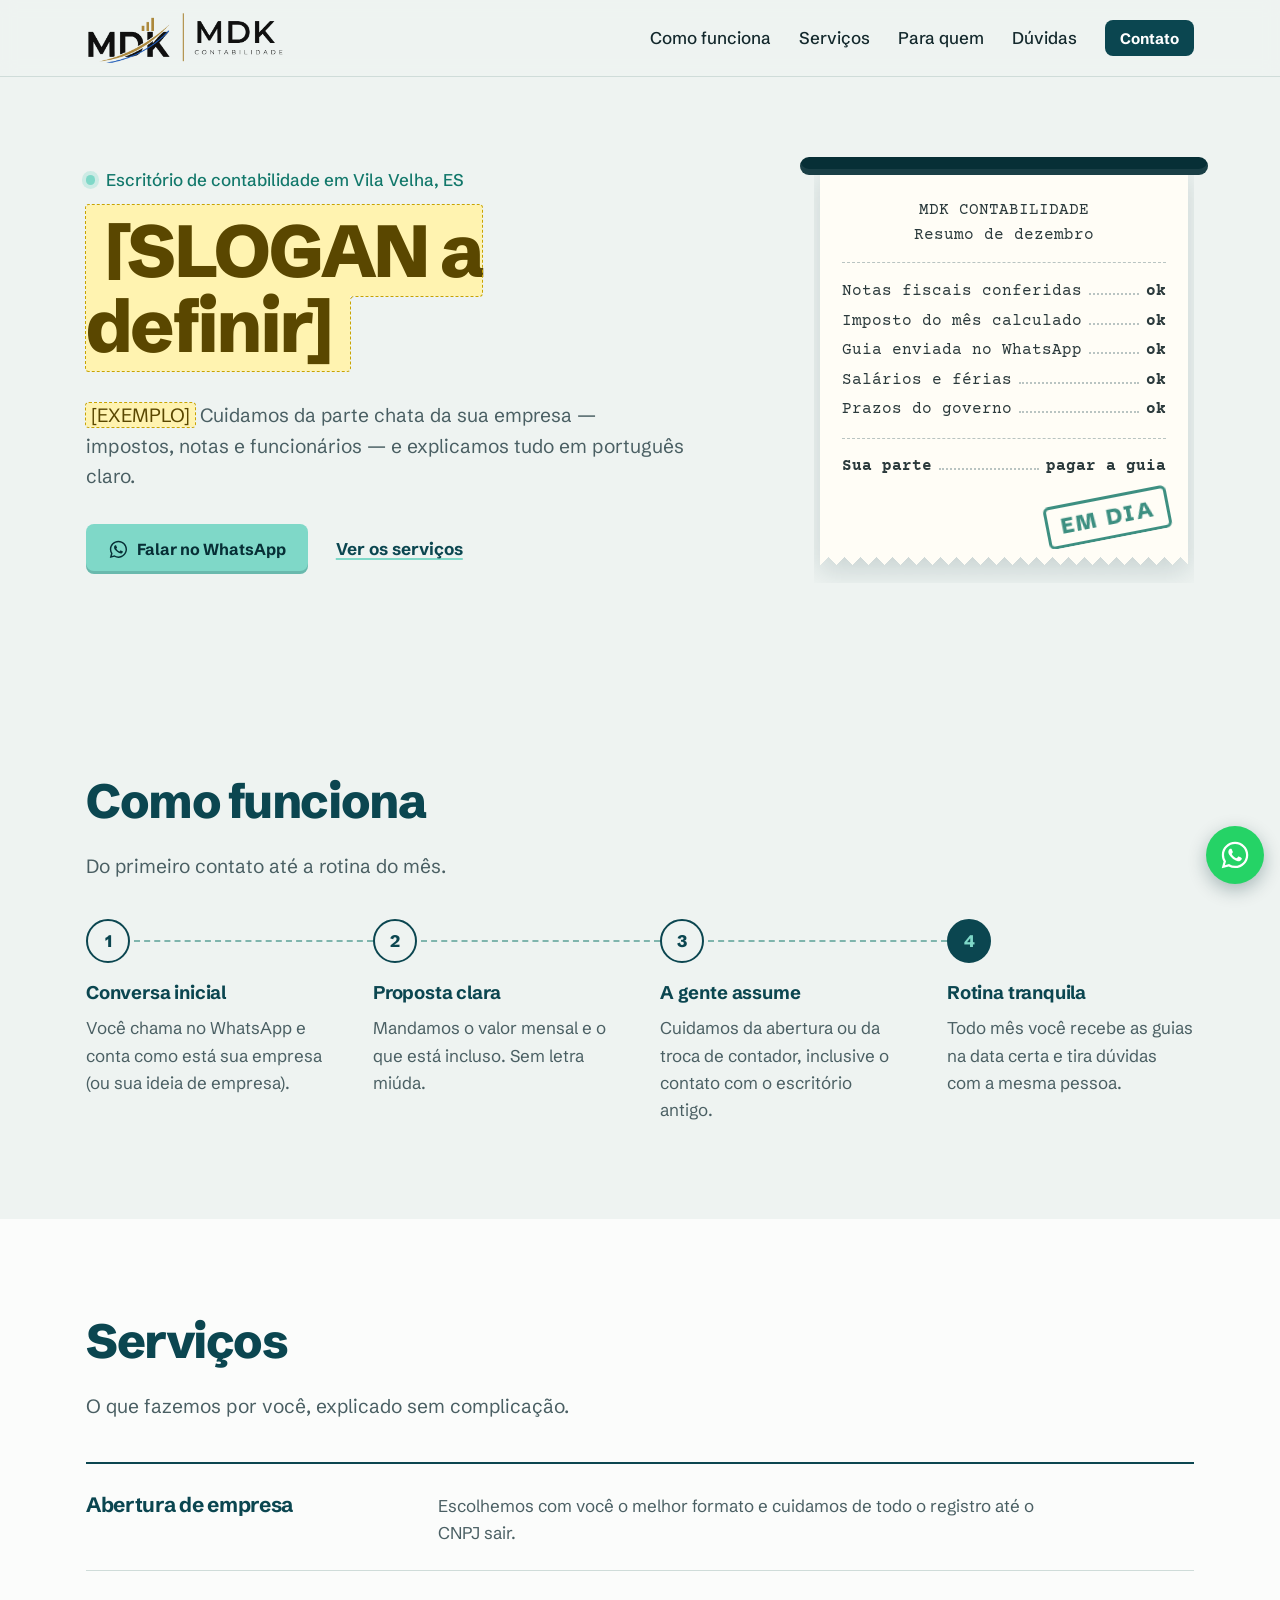
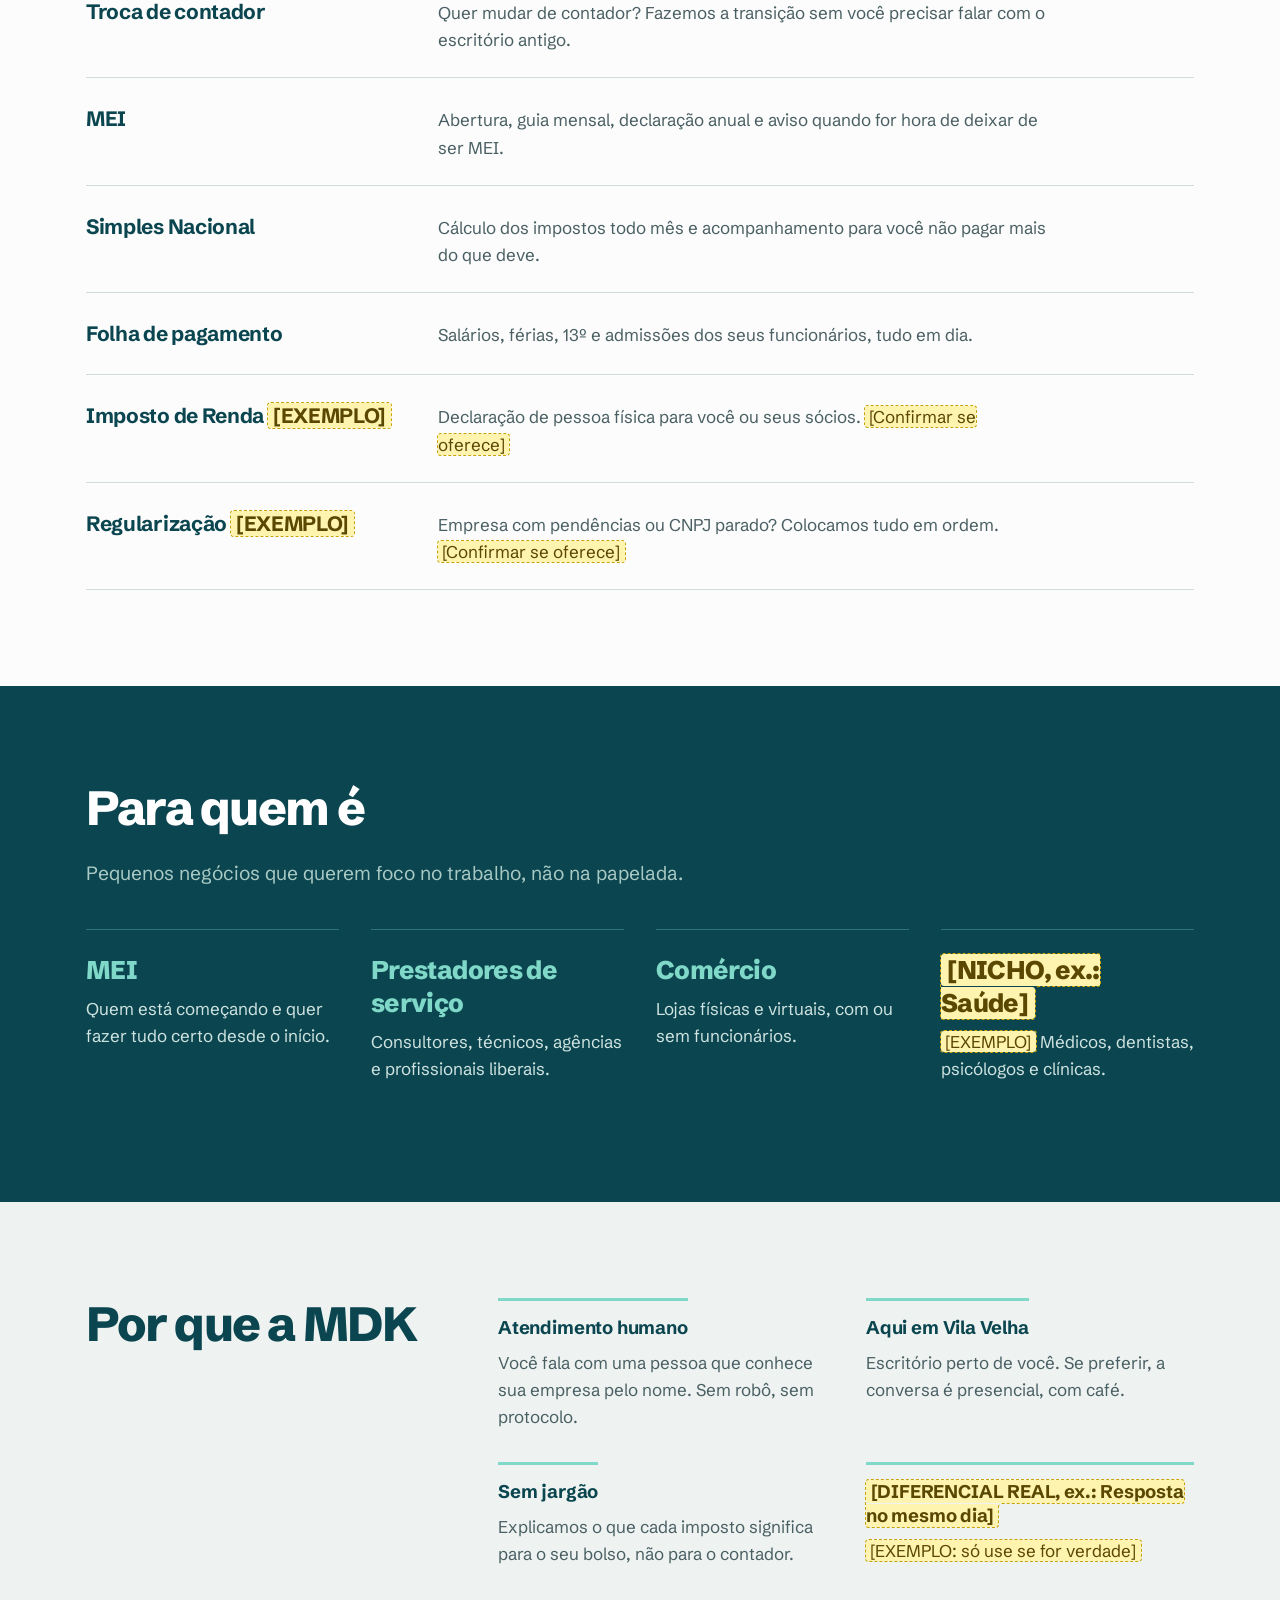
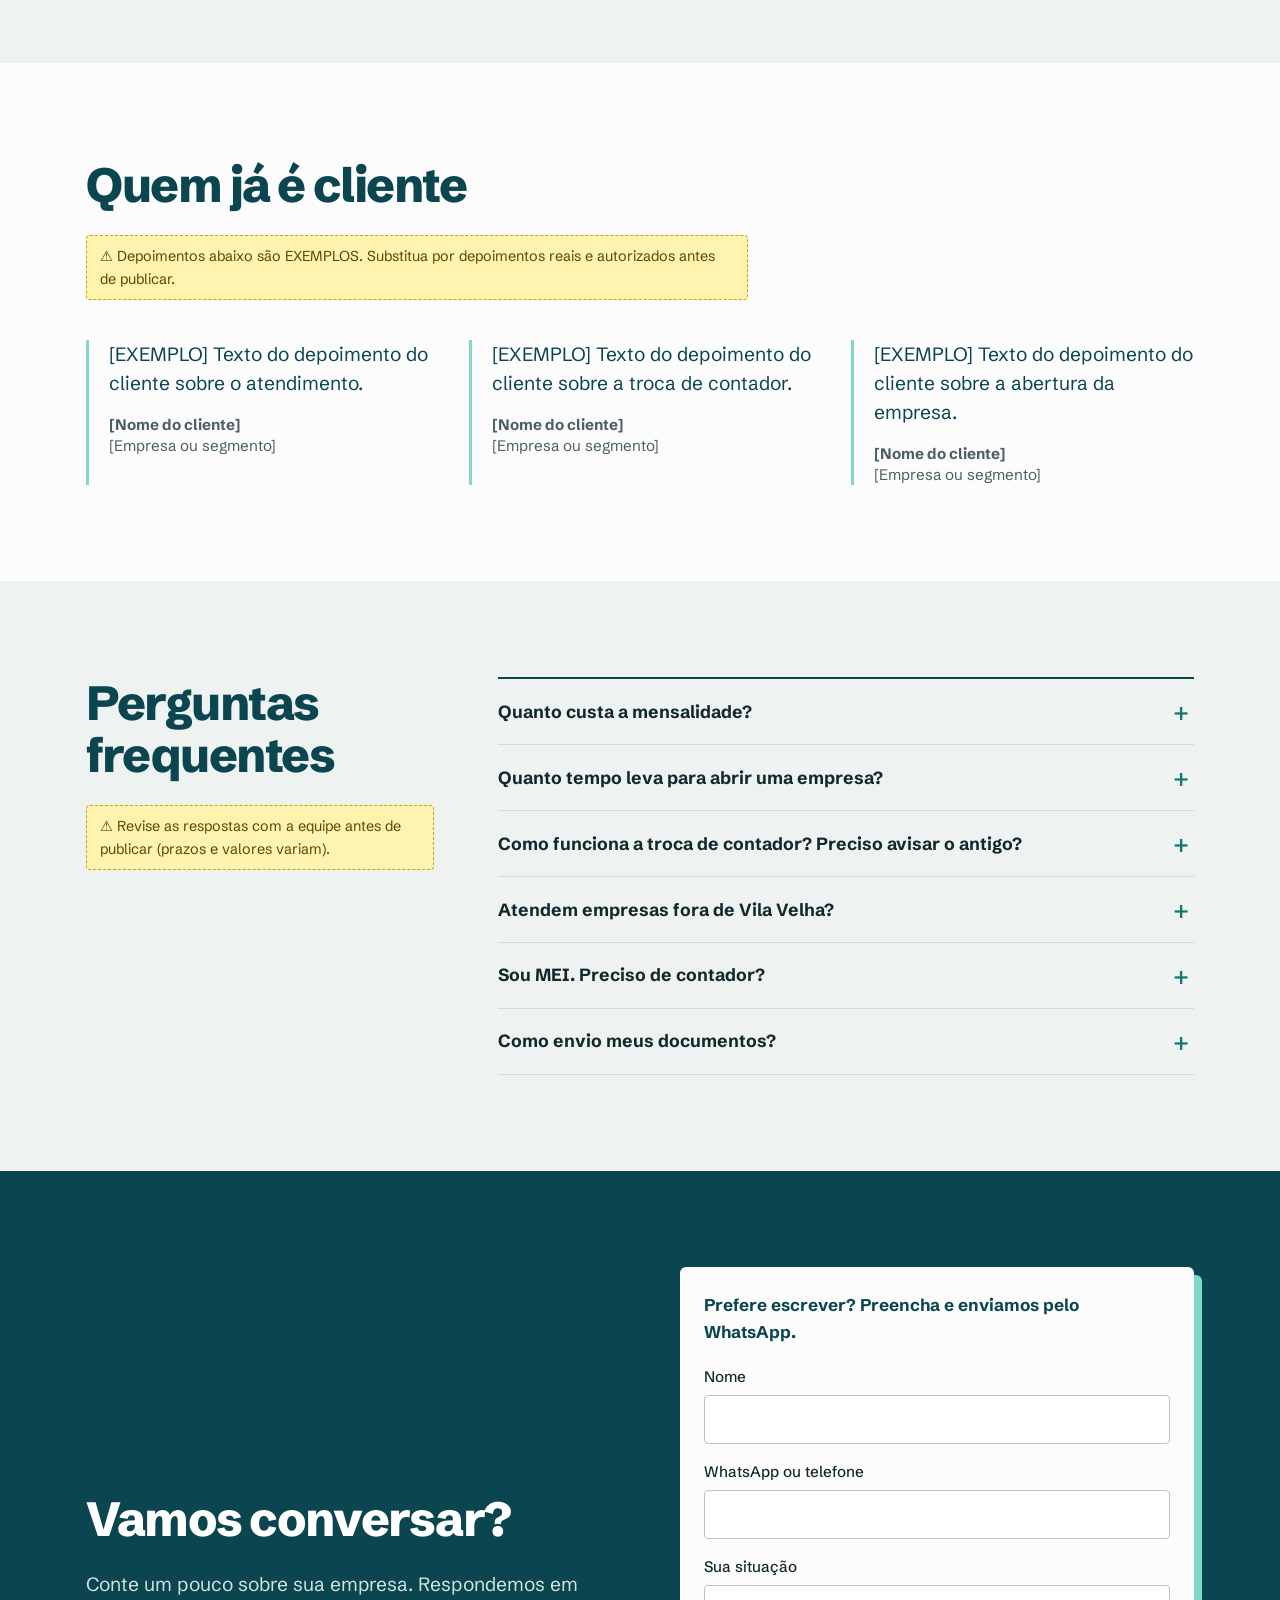
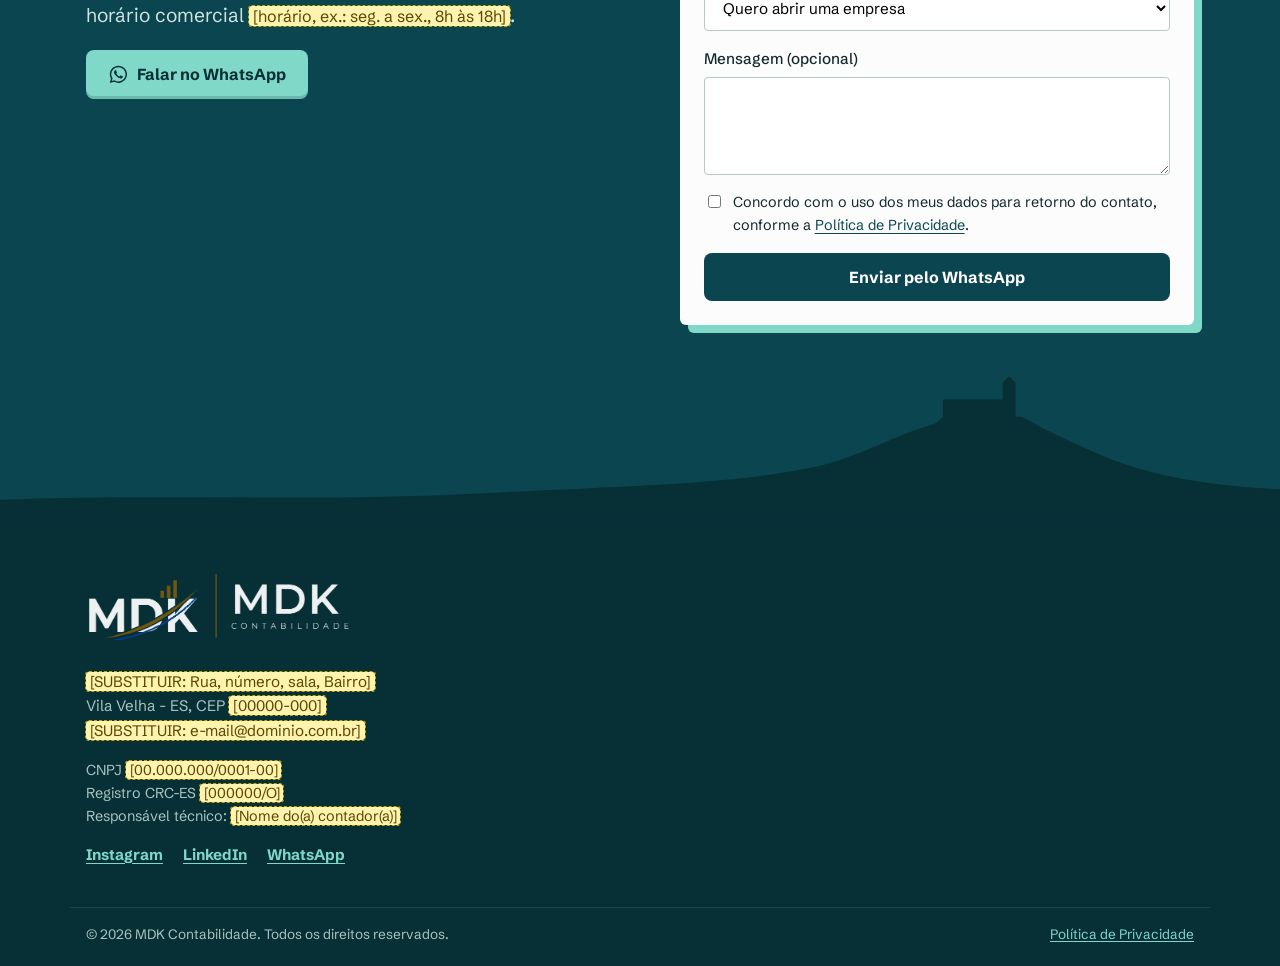
==== index.html @ 364575f3 "Ponto de salvamento: site antes do ajuste de cores do logo Co-Authored-By: Claude Opus 5.5 <noreply@" ====
<!doctype html>
<html lang="pt-BR">
<head>
  <meta charset="utf-8">
  <meta name="viewport" content="width=device-width, initial-scale=1">

  <!-- SEO básico -->
  <title>MDK Contabilidade | Contador em Vila Velha - ES</title>
  <meta name="description" content="Contabilidade em Vila Velha - ES para MEI, prestadores de serviço e comércio. Abertura de empresa, troca de contador, Simples Nacional e folha de pagamento, com atendimento humano.">
  <link rel="canonical" href="https://SEU-DOMINIO.com.br/">

  <!-- Open Graph -->
  <meta property="og:type" content="website">
  <meta property="og:locale" content="pt_BR">
  <meta property="og:site_name" content="MDK Contabilidade">
  <meta property="og:title" content="MDK Contabilidade | Contador em Vila Velha - ES">
  <meta property="og:description" content="Contabilidade sem complicação para MEI, prestadores de serviço e comércio. Fale com a gente pelo WhatsApp.">
  <meta property="og:url" content="https://SEU-DOMINIO.com.br/">
  <meta property="og:image" content="https://SEU-DOMINIO.com.br/img/og-image.jpg"><!-- SUBSTITUIR: imagem 1200x630 -->
  <meta name="twitter:card" content="summary_large_image">

  <link rel="icon" href="data:image/svg+xml,%3Csvg xmlns='http://www.w3.org/2000/svg' viewBox='0 0 32 32'%3E%3Crect width='32' height='32' rx='6' fill='%230b4650'/%3E%3Ctext x='16' y='21.5' font-family='Arial' font-weight='700' font-size='13' fill='%237fd8c8' text-anchor='middle'%3EMDK%3C/text%3E%3C/svg%3E">

  <link rel="preconnect" href="https://fonts.googleapis.com">
  <link rel="preconnect" href="https://fonts.gstatic.com" crossorigin>
  <link href="https://fonts.googleapis.com/css2?family=Courier+Prime:wght@400;700&family=Schibsted+Grotesk:wght@400;500;700;800&display=swap" rel="stylesheet">
  <link rel="stylesheet" href="css/style.css">

  <!-- Dados estruturados para busca local (SUBSTITUIR os valores entre colchetes) -->
  <script type="application/ld+json">
  {
    "@context": "https://schema.org",
    "@type": "AccountingService",
    "name": "MDK Contabilidade",
    "url": "https://SEU-DOMINIO.com.br/",
    "telephone": "+SEU_NUMERO",
    "address": {
      "@type": "PostalAddress",
      "streetAddress": "[SUBSTITUIR: Rua, número, sala]",
      "addressLocality": "Vila Velha",
      "addressRegion": "ES",
      "postalCode": "[SUBSTITUIR: CEP]",
      "addressCountry": "BR"
    },
    "areaServed": "Vila Velha, ES"
  }
  </script>
</head>
<body>

<a class="skip" href="#conteudo">Pular para o conteúdo</a>

<header class="topo">
  <div class="wrap topo__in">
    <a href="#" class="logo" aria-label="MDK Contabilidade, início">
      <img src="img/logo.png" alt="MDK Contabilidade" width="668" height="181">
    </a>
    <button class="menu-btn" aria-expanded="false" aria-controls="menu" aria-label="Abrir menu">
      <span></span><span></span><span></span>
    </button>
    <nav id="menu" class="menu" aria-label="Principal">
      <a href="#como-funciona">Como funciona</a>
      <a href="#servicos">Serviços</a>
      <a href="#para-quem">Para quem</a>
      <a href="#faq">Dúvidas</a>
      <a href="#contato" class="btn btn--sm">Contato</a>
    </nav>
  </div>
</header>

<main id="conteudo">

  <!-- 1. HERO -->
  <section class="hero">
    <div class="wrap hero__in">
      <div class="hero__txt">
        <p class="hero__local">Escritório de contabilidade em Vila Velha, ES</p>
        <h1><span class="ph">[SLOGAN a definir]</span></h1>
        <p class="hero__sub"><span class="ph">[EXEMPLO]</span> Cuidamos da parte chata da sua empresa — impostos, notas e funcionários — e explicamos tudo em português claro.</p>
        <div class="hero__ctas">
          <a class="btn btn--wa" href="https://wa.me/SEU_NUMERO?text=Ol%C3%A1!%20Vim%20pelo%20site%20e%20gostaria%20de%20falar%20com%20a%20MDK." target="_blank" rel="noopener">
            <svg aria-hidden="true" viewBox="0 0 24 24"><use href="#i-wa"/></svg> Falar no WhatsApp
          </a>
          <a class="link" href="#servicos">Ver os serviços</a>
        </div>
      </div>

      <!-- Fita de calculadora: como fica o mês de um cliente -->
      <figure class="fita" aria-label="Exemplo de um mês de um cliente da MDK">
        <div class="fita__boca" aria-hidden="true"></div>
        <div class="fita__janela">
          <div class="fita__papel">
            <p class="fita__topo">MDK CONTABILIDADE<br>Resumo de <span id="mes">este mês</span></p>
            <ul>
              <li><span>Notas fiscais conferidas</span><b>ok</b></li>
              <li><span>Imposto do mês calculado</span><b>ok</b></li>
              <li><span>Guia enviada no WhatsApp</span><b>ok</b></li>
              <li><span>Salários e férias</span><b>ok</b></li>
              <li><span>Prazos do governo</span><b>ok</b></li>
            </ul>
            <p class="fita__total"><span>Sua parte</span><b>pagar a guia</b></p>
            <span class="carimbo" aria-hidden="true">EM DIA</span>
          </div>
        </div>
      </figure>
    </div>
  </section>

  <!-- 2. COMO FUNCIONA -->
  <section id="como-funciona" class="sec">
    <div class="wrap">
      <h2>Como funciona</h2>
      <p class="sec__lead">Do primeiro contato até a rotina do mês.</p>
      <ol class="passos">
        <li><h3>Conversa inicial</h3><p>Você chama no WhatsApp e conta como está sua empresa (ou sua ideia de empresa).</p></li>
        <li><h3>Proposta clara</h3><p>Mandamos o valor mensal e o que está incluso. Sem letra miúda.</p></li>
        <li><h3>A gente assume</h3><p>Cuidamos da abertura ou da troca de contador, inclusive o contato com o escritório antigo.</p></li>
        <li><h3>Rotina tranquila</h3><p>Todo mês você recebe as guias na data certa e tira dúvidas com a mesma pessoa.</p></li>
      </ol>
    </div>
  </section>

  <!-- 3. SERVIÇOS -->
  <section id="servicos" class="sec sec--branca">
    <div class="wrap">
      <h2>Serviços</h2>
      <p class="sec__lead">O que fazemos por você, explicado sem complicação.</p>
      <dl class="livro">
        <div><dt>Abertura de empresa</dt><dd>Escolhemos com você o melhor formato e cuidamos de todo o registro até o CNPJ sair.</dd></div>
        <div><dt>Troca de contador</dt><dd>Quer mudar de contador? Fazemos a transição sem você precisar falar com o escritório antigo.</dd></div>
        <div><dt>MEI</dt><dd>Abertura, guia mensal, declaração anual e aviso quando for hora de deixar de ser MEI.</dd></div>
        <div><dt>Simples Nacional</dt><dd>Cálculo dos impostos todo mês e acompanhamento para você não pagar mais do que deve.</dd></div>
        <div><dt>Folha de pagamento</dt><dd>Salários, férias, 13º e admissões dos seus funcionários, tudo em dia.</dd></div>
        <div><dt>Imposto de Renda <span class="ph">[EXEMPLO]</span></dt><dd>Declaração de pessoa física para você ou seus sócios. <span class="ph">[Confirmar se oferece]</span></dd></div>
        <div><dt>Regularização <span class="ph">[EXEMPLO]</span></dt><dd>Empresa com pendências ou CNPJ parado? Colocamos tudo em ordem. <span class="ph">[Confirmar se oferece]</span></dd></div>
      </dl>
    </div>
  </section>

  <!-- 4. PARA QUEM É -->
  <section id="para-quem" class="sec sec--escura">
    <div class="wrap">
      <h2>Para quem é</h2>
      <p class="sec__lead">Pequenos negócios que querem foco no trabalho, não na papelada.</p>
      <ul class="publico">
        <li><h3>MEI</h3><p>Quem está começando e quer fazer tudo certo desde o início.</p></li>
        <li><h3>Prestadores de serviço</h3><p>Consultores, técnicos, agências e profissionais liberais.</p></li>
        <li><h3>Comércio</h3><p>Lojas físicas e virtuais, com ou sem funcionários.</p></li>
        <li><h3><span class="ph">[NICHO, ex.: Saúde]</span></h3><p><span class="ph">[EXEMPLO]</span> Médicos, dentistas, psicólogos e clínicas.</p></li>
      </ul>
    </div>
  </section>

  <!-- 5. DIFERENCIAIS -->
  <section class="sec">
    <div class="wrap difs">
      <h2>Por que a MDK</h2>
      <div class="difs__lista">
        <div><h3>Atendimento humano</h3><p>Você fala com uma pessoa que conhece sua empresa pelo nome. Sem robô, sem protocolo.</p></div>
        <div><h3>Aqui em Vila Velha</h3><p>Escritório perto de você. Se preferir, a conversa é presencial, com café.</p></div>
        <div><h3>Sem jargão</h3><p>Explicamos o que cada imposto significa para o seu bolso, não para o contador.</p></div>
        <div><h3><span class="ph">[DIFERENCIAL REAL, ex.: Resposta no mesmo dia]</span></h3><p><span class="ph">[EXEMPLO: só use se for verdade]</span></p></div>
      </div>
    </div>
  </section>

  <!-- 6. DEPOIMENTOS -->
  <section class="sec sec--branca">
    <div class="wrap">
      <h2>Quem já é cliente</h2>
      <p class="aviso-ph">⚠ Depoimentos abaixo são EXEMPLOS. Substitua por depoimentos reais e autorizados antes de publicar.</p>
      <div class="depos">
        <figure class="depo"><blockquote>[EXEMPLO] Texto do depoimento do cliente sobre o atendimento.</blockquote><figcaption><strong>[Nome do cliente]</strong><br>[Empresa ou segmento]</figcaption></figure>
        <figure class="depo"><blockquote>[EXEMPLO] Texto do depoimento do cliente sobre a troca de contador.</blockquote><figcaption><strong>[Nome do cliente]</strong><br>[Empresa ou segmento]</figcaption></figure>
        <figure class="depo"><blockquote>[EXEMPLO] Texto do depoimento do cliente sobre a abertura da empresa.</blockquote><figcaption><strong>[Nome do cliente]</strong><br>[Empresa ou segmento]</figcaption></figure>
      </div>
    </div>
  </section>

  <!-- 7. FAQ -->
  <section id="faq" class="sec">
    <div class="wrap faq-grid">
      <div>
        <h2>Perguntas frequentes</h2>
        <p class="aviso-ph">⚠ Revise as respostas com a equipe antes de publicar (prazos e valores variam).</p>
      </div>
      <div class="faq">
        <details><summary>Quanto custa a mensalidade?</summary><p>Depende do tipo e do tamanho da empresa. Chame no WhatsApp que enviamos uma proposta sem compromisso.</p></details>
        <details><summary>Quanto tempo leva para abrir uma empresa?</summary><p><span class="ph">[EXEMPLO]</span> Em geral, de 5 a 15 dias úteis, dependendo da atividade e das licenças necessárias.</p></details>
        <details><summary>Como funciona a troca de contador? Preciso avisar o antigo?</summary><p>Não precisa se preocupar. Nós entramos em contato com o escritório anterior e pedimos toda a documentação.</p></details>
        <details><summary>Atendem empresas fora de Vila Velha?</summary><p><span class="ph">[EXEMPLO]</span> Sim. Atendemos toda a Grande Vitória e, de forma online, outras cidades do ES.</p></details>
        <details><summary>Sou MEI. Preciso de contador?</summary><p>Não é obrigatório, mas ajudamos a evitar multas, emitir notas corretamente e avisamos quando o faturamento passar do limite do MEI.</p></details>
        <details><summary>Como envio meus documentos?</summary><p><span class="ph">[EXEMPLO]</span> Pelo WhatsApp, por e-mail ou pessoalmente no escritório, como for mais prático para você.</p></details>
      </div>
    </div>
  </section>

  <!-- 8. CTA FINAL + FORMULÁRIO -->
  <section id="contato" class="sec sec--escura">
    <div class="wrap cta">
      <div class="cta__txt">
        <h2>Vamos conversar?</h2>
        <p>Conte um pouco sobre sua empresa. Respondemos em horário comercial <span class="ph">[horário, ex.: seg. a sex., 8h às 18h]</span>.</p>
        <a class="btn btn--wa" href="https://wa.me/SEU_NUMERO?text=Ol%C3%A1!%20Vim%20pelo%20site%20e%20gostaria%20de%20falar%20com%20a%20MDK." target="_blank" rel="noopener">
          <svg aria-hidden="true" viewBox="0 0 24 24"><use href="#i-wa"/></svg> Falar no WhatsApp
        </a>
      </div>

      <!-- O formulário monta a mensagem e abre o WhatsApp (site estático, sem servidor).
           Para receber por e-mail, troque por um serviço como Formspree e ajuste js/main.js. -->
      <form class="form" id="form-contato" data-wa="SEU_NUMERO" novalidate>
        <p class="form__titulo">Prefere escrever? Preencha e enviamos pelo WhatsApp.</p>
        <label>Nome<input name="nome" required autocomplete="name"></label>
        <label>WhatsApp ou telefone<input name="telefone" type="tel" required autocomplete="tel" inputmode="tel"></label>
        <label>Sua situação
          <select name="assunto">
            <option>Quero abrir uma empresa</option>
            <option>Quero trocar de contador</option>
            <option>Sou MEI</option>
            <option>Outro assunto</option>
          </select>
        </label>
        <label>Mensagem (opcional)<textarea name="mensagem" rows="3"></textarea></label>
        <label class="check"><input type="checkbox" name="lgpd" required> <span>Concordo com o uso dos meus dados para retorno do contato, conforme a <a href="privacidade.html">Política de Privacidade</a>.</span></label>
        <p class="form__erro" role="alert" hidden></p>
        <button class="btn" type="submit">Enviar pelo WhatsApp</button>
      </form>
    </div>
  </section>

</main>

<!-- 9. RODAPÉ -->
<footer class="rodape">
  <!-- Silhueta do morro do Convento da Penha -->
  <svg class="rodape__morro" viewBox="0 0 1200 140" preserveAspectRatio="xMaxYMin slice" aria-hidden="true">
    <path d="M0 140V118C150 112 300 120 450 112C580 105 680 104 760 88C800 80 830 62 860 52L878 46L884 40V24H940V8L946 2L952 8V40H958L980 52C1010 66 1040 82 1080 92C1120 102 1160 106 1200 108V140Z"/>
  </svg>
  <div class="wrap rodape__grid">
    <div>
      <a href="#" class="logo"><img src="img/logo-claro.png" alt="MDK Contabilidade" width="668" height="181" loading="lazy"></a>
      <address>
        <span class="ph">[SUBSTITUIR: Rua, número, sala, Bairro]</span><br>
        Vila Velha - ES, CEP <span class="ph">[00000-000]</span><br>
        <span class="ph">[SUBSTITUIR: e-mail@dominio.com.br]</span>
      </address>
      <p class="legal">
        CNPJ <span class="ph">[00.000.000/0001-00]</span><br>
        Registro CRC-ES <span class="ph">[000000/O]</span><br>
        Responsável técnico: <span class="ph">[Nome do(a) contador(a)]</span>
      </p>
      <ul class="redes">
        <li><a href="https://instagram.com/SEU_PERFIL" target="_blank" rel="noopener">Instagram</a></li>
        <li><a href="https://linkedin.com/company/SEU_PERFIL" target="_blank" rel="noopener">LinkedIn</a></li>
        <li><a href="https://wa.me/SEU_NUMERO" target="_blank" rel="noopener">WhatsApp</a></li>
      </ul>
    </div>
    <div class="mapa">
      <!-- SUBSTITUIR: no Google Maps, busque o endereço > Compartilhar > Incorporar mapa, e cole o src aqui -->
      <iframe title="Mapa: localização do escritório da MDK Contabilidade" src="https://www.google.com/maps?q=Vila+Velha+-+ES&output=embed" loading="lazy" referrerpolicy="no-referrer-when-downgrade"></iframe>
    </div>
  </div>
  <div class="wrap rodape__base">
    <p>© <span id="ano">2026</span> MDK Contabilidade. Todos os direitos reservados.</p>
    <a href="privacidade.html">Política de Privacidade</a>
  </div>
</footer>

<!-- Botão flutuante de WhatsApp -->
<a class="wa-float" href="https://wa.me/SEU_NUMERO?text=Ol%C3%A1!%20Vim%20pelo%20site%20e%20gostaria%20de%20falar%20com%20a%20MDK." target="_blank" rel="noopener" aria-label="Falar no WhatsApp">
  <svg aria-hidden="true" viewBox="0 0 24 24"><use href="#i-wa"/></svg>
</a>

<svg width="0" height="0" style="position:absolute" aria-hidden="true">
  <symbol id="i-wa" viewBox="0 0 24 24"><path fill="currentColor" d="M12.04 2C6.58 2 2.13 6.45 2.13 11.91c0 1.75.46 3.45 1.32 4.95L2.05 22l5.25-1.38a9.9 9.9 0 0 0 4.74 1.21c5.46 0 9.91-4.45 9.91-9.91S17.5 2 12.04 2Zm0 18.15a8.2 8.2 0 0 1-4.2-1.15l-.3-.18-3.12.82.83-3.04-.2-.31a8.21 8.21 0 0 1-1.26-4.38c0-4.54 3.7-8.24 8.25-8.24 4.54 0 8.24 3.7 8.24 8.24 0 4.55-3.7 8.24-8.24 8.24Zm4.52-6.16c-.25-.12-1.47-.72-1.69-.81-.23-.08-.39-.12-.56.12-.16.25-.64.81-.78.97-.14.17-.29.19-.54.06-.25-.12-1.05-.39-1.99-1.23-.74-.66-1.23-1.47-1.38-1.72-.14-.25-.01-.38.11-.51.11-.11.25-.29.37-.43.13-.15.17-.25.25-.42.08-.16.04-.31-.02-.43-.06-.12-.56-1.34-.76-1.84-.2-.48-.41-.42-.56-.43h-.48c-.17 0-.43.06-.66.31-.22.25-.86.85-.86 2.07 0 1.22.89 2.4 1.01 2.56.12.17 1.75 2.67 4.23 3.74.59.26 1.05.41 1.41.52.59.19 1.13.16 1.56.1.48-.07 1.47-.6 1.67-1.18.21-.58.21-1.07.14-1.18-.06-.1-.22-.16-.47-.28Z"/></symbol>
</svg>

<script src="js/main.js" defer></script>
</body>
</html>
---- css/style.css ----
/* MDK Contabilidade
   Paleta: azul-petróleo + verde-água + off-white frio.
   Ideia: o mundo do contador (fita de calculadora, livro-razão, carimbo) + Vila Velha (morro da Penha). */
:root {
  --petroleo: #0b4650;
  --petroleo-2: #072f36;
  --agua: #7fd8c8;      /* verde-água, para fundo escuro */
  --agua-tinta: #12786b; /* verde-água escurecido, legível no claro */
  --nevoa: #eef3f1;     /* off-white frio, fundo geral */
  --branco: #fbfcfb;
  --papel: #fffdf6;     /* só na fita de calculadora */
  --tinta: #13282c;
  --tinta-2: #4a5f63;
  --linha: #cfdcd9;
  --wa: #25d366;
  --sans: "Schibsted Grotesk", system-ui, -apple-system, "Segoe UI", sans-serif;
  --mono: "Courier Prime", "Courier New", monospace;
}

* { box-sizing: border-box; }
html { scroll-behavior: smooth; scroll-padding-top: 80px; }
body { margin: 0; font: 400 1.0625rem/1.6 var(--sans); color: var(--tinta); background: var(--nevoa); }
img, iframe { max-width: 100%; }
a { color: var(--petroleo); text-underline-offset: .18em; }
h1, h2, h3 { margin: 0 0 .5em; color: var(--petroleo); }
h1 { font-size: clamp(2.4rem, 9vw, 4.6rem); line-height: 1.02; font-weight: 800; letter-spacing: -.035em; }
h2 { font-size: clamp(1.9rem, 5.5vw, 3rem); line-height: 1.08; font-weight: 800; letter-spacing: -.03em; }
h3 { font-size: 1.15rem; line-height: 1.3; font-weight: 700; letter-spacing: -.01em; }
p { margin: 0 0 1em; }

/* ====== Marcação de textos a substituir ======
   Para esconder o destaque amarelo depois de revisar, apague este bloco. */
.ph { background: #fff3b0; outline: 1px dashed #c9a400; border-radius: 3px; padding: 0 .25em; color: #5a4700; font-weight: inherit; }
.aviso-ph { background: #fff3b0; border: 1px dashed #c9a400; color: #5a4700; padding: .6em .9em; border-radius: 4px; font-size: .9rem; max-width: 46em; }
/* ============================================= */

.wrap { width: 100%; max-width: 1140px; margin: 0 auto; padding: 0 16px; }
.skip { position: absolute; left: -999px; }
.skip:focus { left: 16px; top: 16px; z-index: 100; background: #fff; padding: .5em 1em; }
:focus-visible { outline: 3px solid var(--agua-tinta); outline-offset: 3px; }

/* Botões e links */
.btn {
  display: inline-flex; align-items: center; justify-content: center; gap: .55em;
  padding: .9em 1.35em; border-radius: 8px; border: 0;
  background: var(--petroleo); color: #fff; font: 700 1rem var(--sans);
  text-decoration: none; cursor: pointer;
}
.btn:hover { background: var(--petroleo-2); }
.btn svg { width: 1.3em; height: 1.3em; }
.btn--wa { background: var(--agua); color: var(--petroleo-2); box-shadow: inset 0 -3px 0 rgba(7, 47, 54, .18); }
.btn--wa:hover { background: #95e2d4; }
.btn--sm { padding: .55em 1em; font-size: .95rem; }
.link { font-weight: 700; color: var(--petroleo); text-decoration-thickness: 2px; text-decoration-color: var(--agua); }
.link:hover { text-decoration-color: var(--petroleo); }

/* Topo */
.topo { position: sticky; top: 0; z-index: 20; background: rgba(238, 243, 241, .92); backdrop-filter: blur(8px); border-bottom: 1px solid var(--linha); }
.topo__in { display: flex; align-items: center; justify-content: space-between; min-height: 76px; }
.logo { display: inline-flex; align-items: center; text-decoration: none; }
.logo img { display: block; height: 54px; width: auto; }
.rodape .logo img { height: 72px; }

.menu-btn { display: grid; gap: 5px; background: none; border: 0; padding: 10px; cursor: pointer; }
.menu-btn span { width: 24px; height: 2px; background: var(--petroleo); transition: transform .2s, opacity .2s; }
.menu-btn[aria-expanded="true"] span:nth-child(1) { transform: translateY(7px) rotate(45deg); }
.menu-btn[aria-expanded="true"] span:nth-child(2) { opacity: 0; }
.menu-btn[aria-expanded="true"] span:nth-child(3) { transform: translateY(-7px) rotate(-45deg); }
.menu { display: none; position: absolute; top: 76px; left: 0; right: 0; flex-direction: column; padding: .5rem 16px 1.25rem; background: var(--nevoa); border-bottom: 1px solid var(--linha); }
.menu.aberto { display: flex; }
.menu a:not(.btn) { padding: .7em 0; text-decoration: none; font-weight: 500; color: var(--tinta); border-bottom: 1px solid var(--linha); }
.menu .btn { margin-top: 1rem; }

/* ====== Hero ====== */
.hero { padding: 3rem 0 4rem; }
.hero__in { display: grid; gap: 3rem; }
.hero__local { font-weight: 500; color: var(--agua-tinta); margin-bottom: 1.25rem; }
.hero__local::before { content: ""; display: inline-block; width: .55em; height: .55em; border-radius: 50%; background: var(--agua); box-shadow: 0 0 0 4px rgba(127, 216, 200, .3); margin-right: .6em; vertical-align: .08em; }
.hero__sub { font-size: 1.2rem; color: var(--tinta-2); max-width: 32em; }
.hero__ctas { display: flex; flex-wrap: wrap; align-items: center; gap: 1.25rem 1.75rem; margin-top: 2rem; }

/* Fita de calculadora — o elemento marcante do site */
.fita { margin: 0; justify-self: center; width: min(100%, 380px); }
.fita__boca { height: 18px; margin: 0 -14px; border-radius: 9px; background: var(--petroleo-2); box-shadow: inset 0 -6px 0 rgba(255, 255, 255, .08); position: relative; z-index: 2; }
.fita__janela { overflow: hidden; margin-top: -9px; padding: 0 6px 26px; }
.fita__papel {
  position: relative; padding: 2rem 1.4rem 4.6rem; background: var(--papel);
  font: 400 1rem/1.55 var(--mono); color: #2b3a3c;
  filter: drop-shadow(0 10px 14px rgba(7, 47, 54, .16));
  transform-origin: top; animation: imprimir 1.6s cubic-bezier(.3, .7, .3, 1) .3s both;
}
.fita__papel::after { /* serrilhado do papel rasgado */
  content: ""; position: absolute; left: 0; right: 0; bottom: -8px; height: 16px;
  background: linear-gradient(135deg, var(--papel) 50%, transparent 50%), linear-gradient(225deg, var(--papel) 50%, transparent 50%);
  background-size: 16px 16px;
}
.fita__topo { text-align: center; border-bottom: 1px dashed #b9c4c2; padding-bottom: .9rem; margin-bottom: 1rem; }
.fita ul { list-style: none; margin: 0; padding: 0; }
.fita li, .fita__total { display: flex; align-items: baseline; gap: .4em; margin: .3em 0; }
.fita li::before, .fita__total::before { content: ""; order: 2; flex: 1; border-bottom: 2px dotted #b9c4c2; }
.fita li span, .fita__total span { order: 1; }
.fita li b, .fita__total b { order: 3; font-weight: 700; }
.fita__total { border-top: 1px dashed #b9c4c2; margin-top: 1rem; padding-top: .9rem; font-weight: 700; }
.carimbo {
  position: absolute; right: 1.1rem; bottom: 1.1rem;
  font: 800 1.35rem/1 var(--sans); letter-spacing: .12em; color: var(--agua-tinta);
  border: 3px solid currentColor; border-radius: 6px; padding: .35em .55em;
  transform: rotate(-11deg); opacity: .82; mix-blend-mode: multiply;
  animation: carimbar .35s cubic-bezier(.5, 1.8, .5, 1) 2s both;
}
@keyframes imprimir { from { transform: translateY(-100%); } to { transform: none; } }
@keyframes carimbar { from { transform: rotate(-11deg) scale(1.8); opacity: 0; } to { transform: rotate(-11deg) scale(1); opacity: .82; } }
@media (prefers-reduced-motion: reduce) {
  html { scroll-behavior: auto; }
  .fita__papel, .carimbo { animation: none; }
}

/* ====== Seções ====== */
.sec { padding: 4.5rem 0; }
.sec--branca { background: var(--branco); }
.sec--escura { background: var(--petroleo); color: #cfe3e0; }
.sec--escura h2, .sec--escura h3 { color: #fff; }
.sec--escura .sec__lead { color: #a9c9c4; }
.sec__lead { font-size: 1.2rem; color: var(--tinta-2); margin-bottom: 2.5rem; max-width: 34em; }

/* Como funciona: é uma sequência, então números e uma linha ligando os passos */
.passos { list-style: none; padding: 0; margin: 0; counter-reset: passo; display: grid; gap: 2rem; }
.passos li { counter-increment: passo; position: relative; padding-left: 3.75rem; }
.passos li::before {
  content: counter(passo); position: absolute; left: 0; top: -.15rem;
  width: 2.5rem; height: 2.5rem; display: grid; place-items: center; border-radius: 50%;
  background: var(--nevoa); border: 2px solid var(--petroleo); color: var(--petroleo); font: 800 1.05rem var(--sans);
}
.passos li:not(:last-child)::after { content: ""; position: absolute; left: 1.2rem; top: 2.6rem; bottom: -2rem; border-left: 2px dashed var(--agua-tinta); opacity: .5; }
.passos li:last-child::before { background: var(--petroleo); color: var(--agua); }
.passos p { margin: 0; color: var(--tinta-2); max-width: 26em; }

/* Serviços: linhas de livro-razão */
.livro { margin: 0; border-top: 2px solid var(--petroleo); }
.livro > div { display: grid; gap: .35rem; padding: 1.25rem 0; border-bottom: 1px solid var(--linha); }
.livro dt { font-size: 1.3rem; font-weight: 700; letter-spacing: -.015em; color: var(--petroleo); }
.livro dd { margin: 0; color: var(--tinta-2); max-width: 36em; }

/* Para quem é */
.publico { list-style: none; margin: 0; padding: 0; display: grid; }
.publico li { padding: 1.5rem 0; border-top: 1px solid rgba(127, 216, 200, .3); }
.publico h3 { font-size: 1.6rem; font-weight: 800; letter-spacing: -.025em; color: var(--agua) !important; margin-bottom: .3em; }
.publico p { margin: 0; }

/* Diferenciais */
.difs { display: grid; gap: 1.5rem; }
.difs__lista { display: grid; gap: 2rem; }
.difs__lista h3 { padding-top: .9rem; border-top: 3px solid var(--agua); display: inline-block; }
.difs__lista p { margin: 0; color: var(--tinta-2); max-width: 28em; }

/* Depoimentos */
.depos { display: grid; gap: 2.5rem; margin-top: 2.5rem; }
.depo { margin: 0; padding-left: 1.25rem; border-left: 3px solid var(--agua); }
.depo blockquote { margin: 0 0 1rem; font-size: 1.2rem; line-height: 1.5; color: var(--petroleo); }
.depo figcaption { font-size: .95rem; color: var(--tinta-2); line-height: 1.4; }

/* FAQ */
.faq-grid { display: grid; gap: 1.5rem; }
.faq { border-top: 2px solid var(--petroleo); }
.faq details { border-bottom: 1px solid var(--linha); }
.faq summary { cursor: pointer; padding: 1.15rem 2.5rem 1.15rem 0; font-weight: 700; font-size: 1.1rem; list-style: none; position: relative; }
.faq summary::-webkit-details-marker { display: none; }
.faq summary::after { content: "+"; position: absolute; right: .3rem; top: .85rem; font-size: 1.6rem; font-weight: 500; color: var(--agua-tinta); transition: transform .2s; }
.faq details[open] summary::after { transform: rotate(45deg); }
.faq details p { color: var(--tinta-2); max-width: 38em; }

/* CTA + formulário */
.cta { display: grid; gap: 2.5rem; }
.cta__txt p { font-size: 1.2rem; max-width: 26em; }
.cta__txt .ph { font-size: 1rem; }
.form { display: grid; gap: 1rem; padding: 1.5rem; background: var(--branco); border-radius: 6px; color: var(--tinta); box-shadow: 8px 8px 0 var(--agua); }
.form__titulo { font-weight: 700; color: var(--petroleo); margin: 0 0 .25rem; }
.form label { display: grid; gap: .35rem; font-weight: 500; font-size: .95rem; }
.form input, .form select, .form textarea { font: inherit; font-weight: 400; padding: .75em .9em; border: 1px solid #b7c7c4; border-radius: 4px; background: #fff; width: 100%; }
.form input:focus, .form select:focus, .form textarea:focus { border-color: var(--petroleo); }
.form .check { display: flex; align-items: flex-start; gap: .6em; font-weight: 400; font-size: .9rem; }
.form .check input { width: auto; margin-top: .3em; accent-color: var(--petroleo); }
.form__erro { color: #b3261e; margin: 0; font-weight: 700; }

/* Rodapé */
.rodape { position: relative; background: var(--petroleo-2); color: #a9c4c0; padding: 3rem 0 1.25rem; font-size: .95rem; }
.rodape__morro { position: absolute; left: 0; bottom: 100%; width: 100%; height: auto; min-height: 64px; max-height: 170px; margin-bottom: -1px; fill: var(--petroleo-2); display: block; }
.rodape a { color: var(--agua); }
.rodape__grid { display: grid; gap: 2rem; }
.rodape address { font-style: normal; margin: 1.25rem 0 1rem; }
.legal { font-size: .9rem; }
.redes { list-style: none; padding: 0; margin: 0; display: flex; gap: 1.25rem; flex-wrap: wrap; font-weight: 700; }
.mapa iframe { width: 100%; height: 260px; border: 0; border-radius: 4px; filter: grayscale(.35); }
.rodape__base { display: flex; flex-wrap: wrap; justify-content: space-between; gap: .5rem; border-top: 1px solid rgba(255, 255, 255, .1); margin-top: 2.5rem; padding-top: 1rem; font-size: .85rem; }
.rodape__base p { margin: 0; }
#contato { padding-bottom: calc(max(64px, min(170px, 11.67vw)) + 3rem); } /* altura do morro do rodapé + folga */

/* WhatsApp flutuante */
.wa-float { position: fixed; right: 16px; bottom: 16px; z-index: 30; width: 58px; height: 58px; border-radius: 50%; display: grid; place-items: center; background: var(--wa); color: #fff; box-shadow: 0 6px 18px rgba(7, 47, 54, .3); }
.wa-float:hover { transform: scale(1.06); }
.wa-float svg { width: 32px; height: 32px; }

/* Página de texto (política de privacidade) */
.doc { padding: 3rem 0 4rem; }
.doc .wrap { max-width: 760px; }
.doc h1 { font-size: clamp(2.2rem, 7vw, 3.4rem); }
.doc h2 { font-size: 1.45rem; margin-top: 2.25rem; }
.doc li { margin-bottom: .4em; }

/* ====== Telas maiores ====== */
@media (min-width: 640px) {
  .publico, .difs__lista, .depos { grid-template-columns: repeat(2, 1fr); column-gap: 2.5rem; }
  .livro > div { grid-template-columns: 15rem 1fr; gap: 2rem; align-items: baseline; }
}
@media (min-width: 900px) {
  .menu-btn { display: none; }
  .menu { display: flex; position: static; flex-direction: row; align-items: center; gap: 1.75rem; padding: 0; background: none; border: 0; }
  .menu a:not(.btn) { border: 0; padding: 0; }
  .menu .btn { margin: 0; }

  .hero { padding: 5rem 0 6rem; }
  .hero__in { grid-template-columns: 1.35fr 1fr; align-items: center; gap: 4rem; }
  .fita { justify-self: end; }

  .sec { padding: 6rem 0; }
  .passos { grid-template-columns: repeat(4, 1fr); gap: 2.5rem; }
  .passos li { padding: 3.75rem 0 0; }
  .passos li:not(:last-child)::after { left: 3rem; right: -2.5rem; top: 1.2rem; bottom: auto; border-left: 0; border-top: 2px dashed var(--agua-tinta); }

  .livro > div { grid-template-columns: 20rem 1fr; padding: 1.5rem 0; }
  .publico { grid-template-columns: repeat(4, 1fr); column-gap: 2rem; }
  .difs { grid-template-columns: 1fr 2fr; gap: 4rem; align-items: start; }
  .depos { grid-template-columns: repeat(3, 1fr); }
  .faq-grid { grid-template-columns: 1fr 2fr; gap: 4rem; align-items: start; }
  .faq-grid > div:first-child { position: sticky; top: 100px; }
  .cta { grid-template-columns: 1fr 1fr; align-items: center; gap: 5rem; }
  .rodape__grid { grid-template-columns: 1fr 1.3fr; }
}
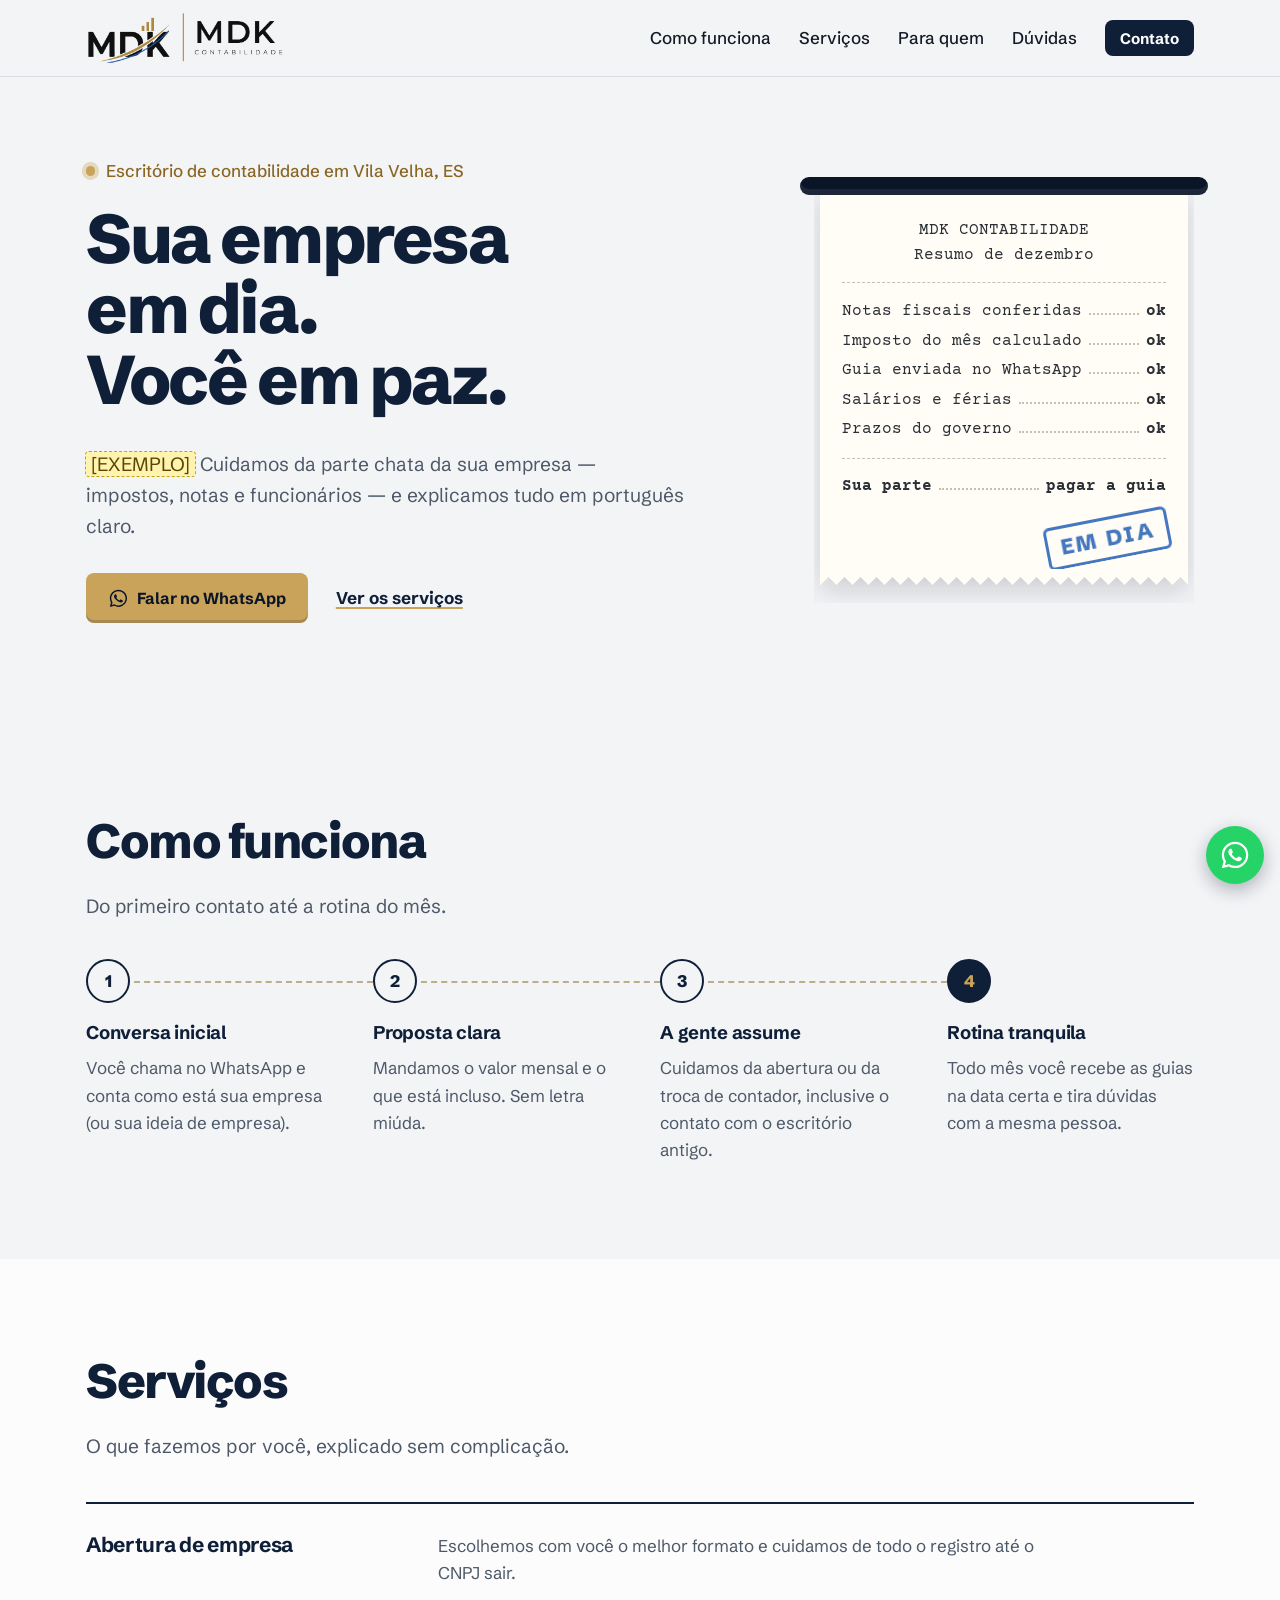
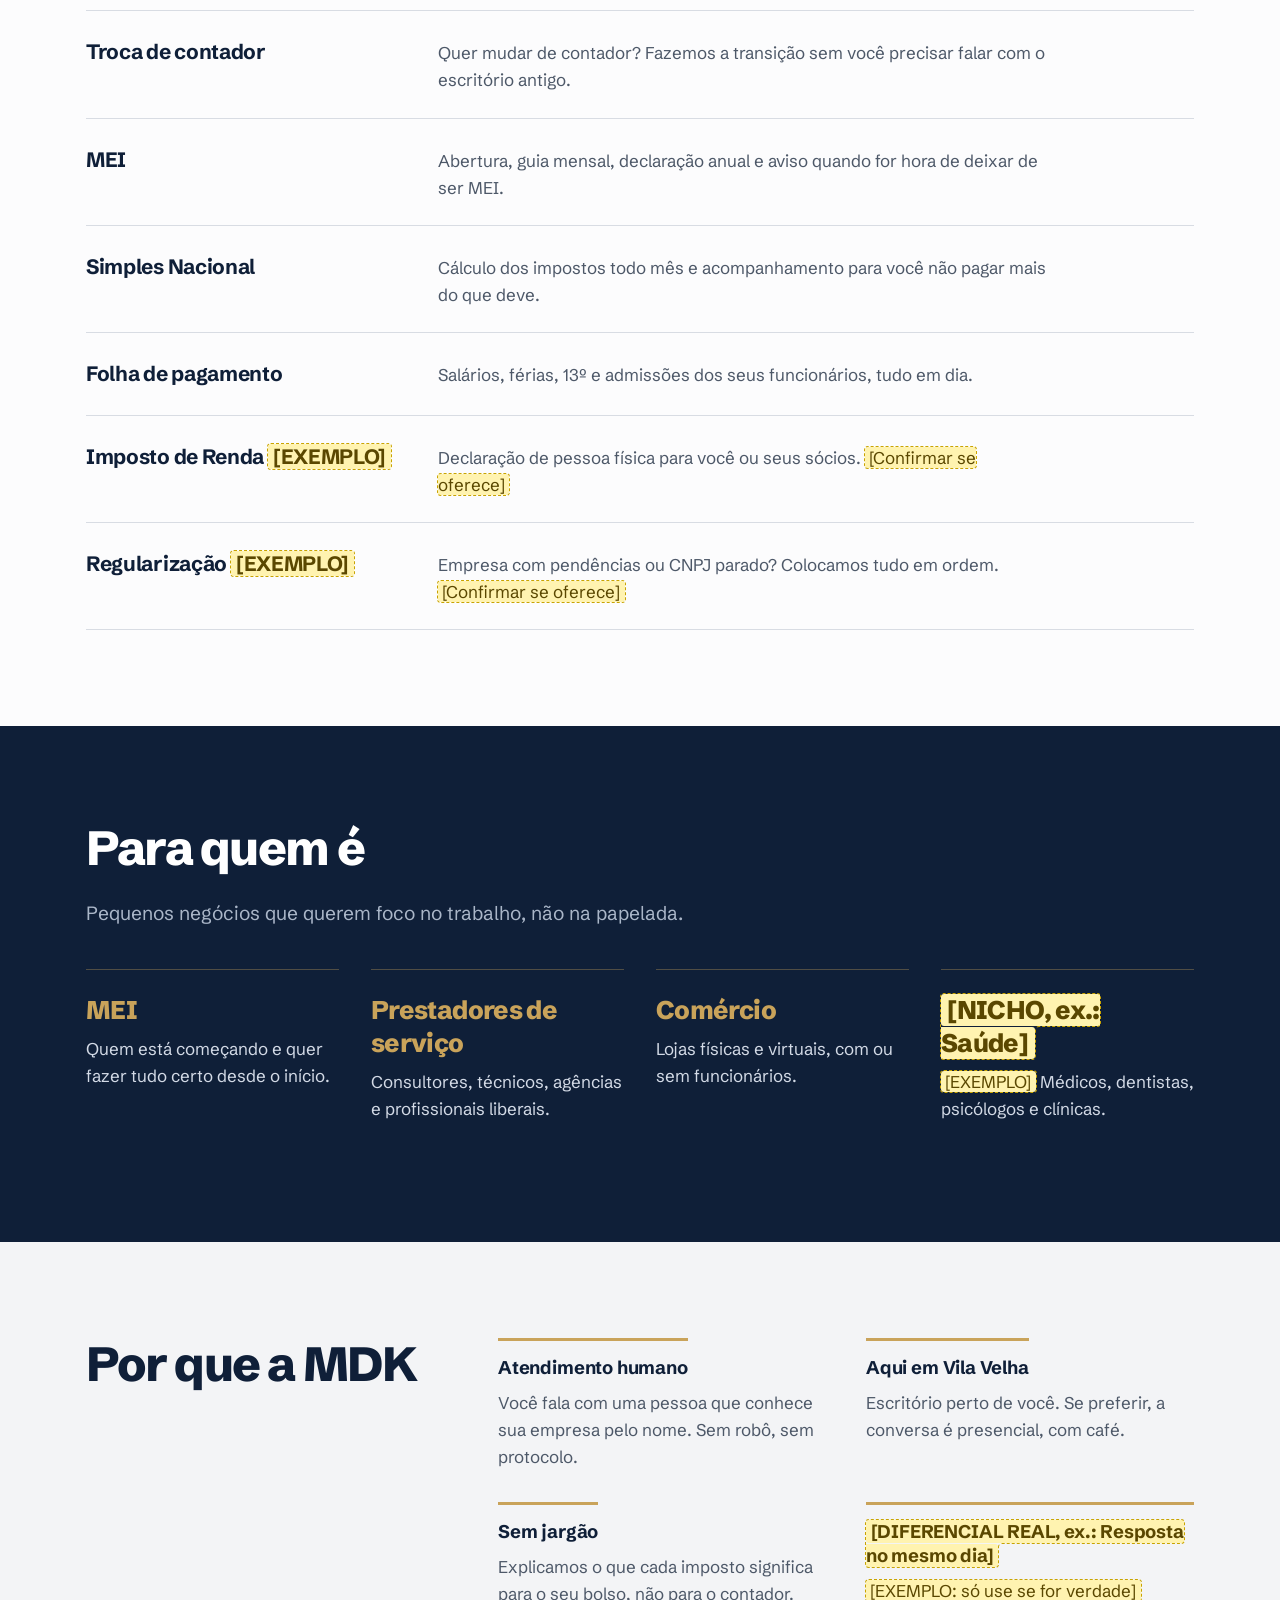
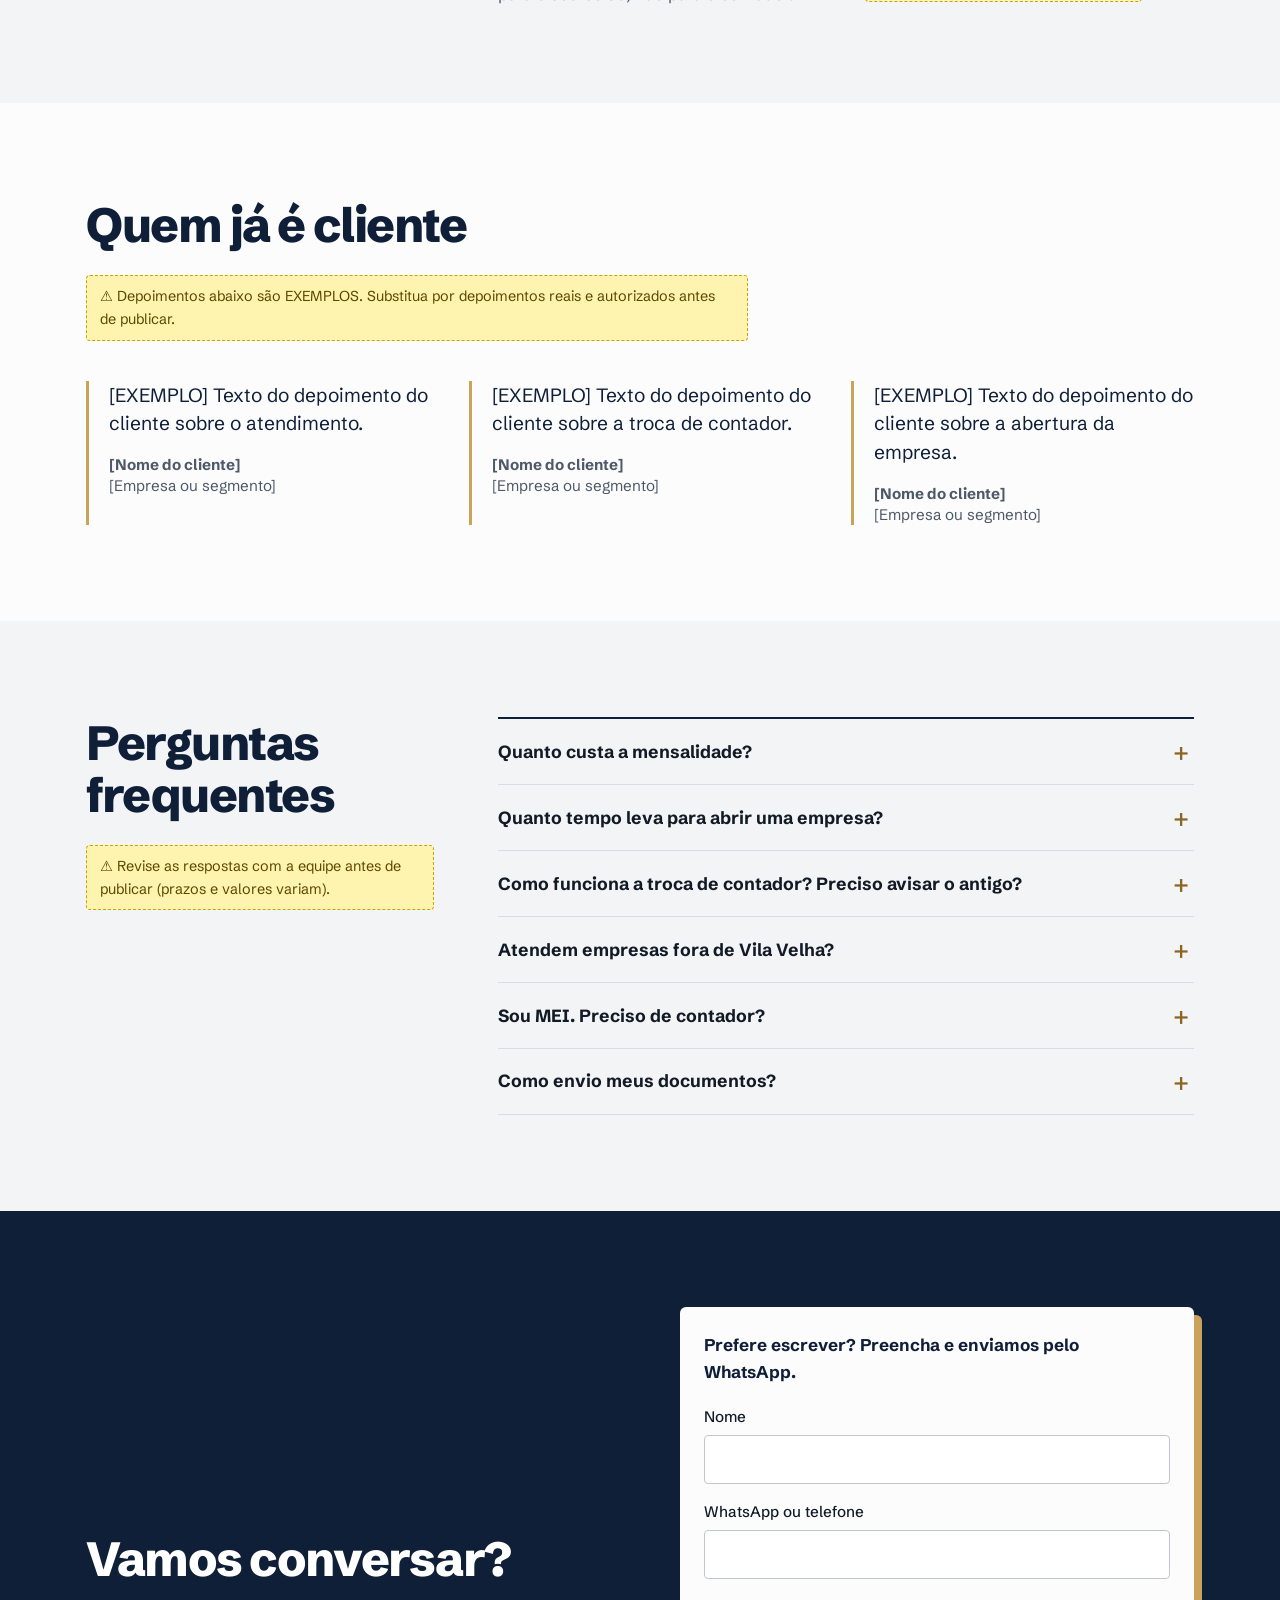
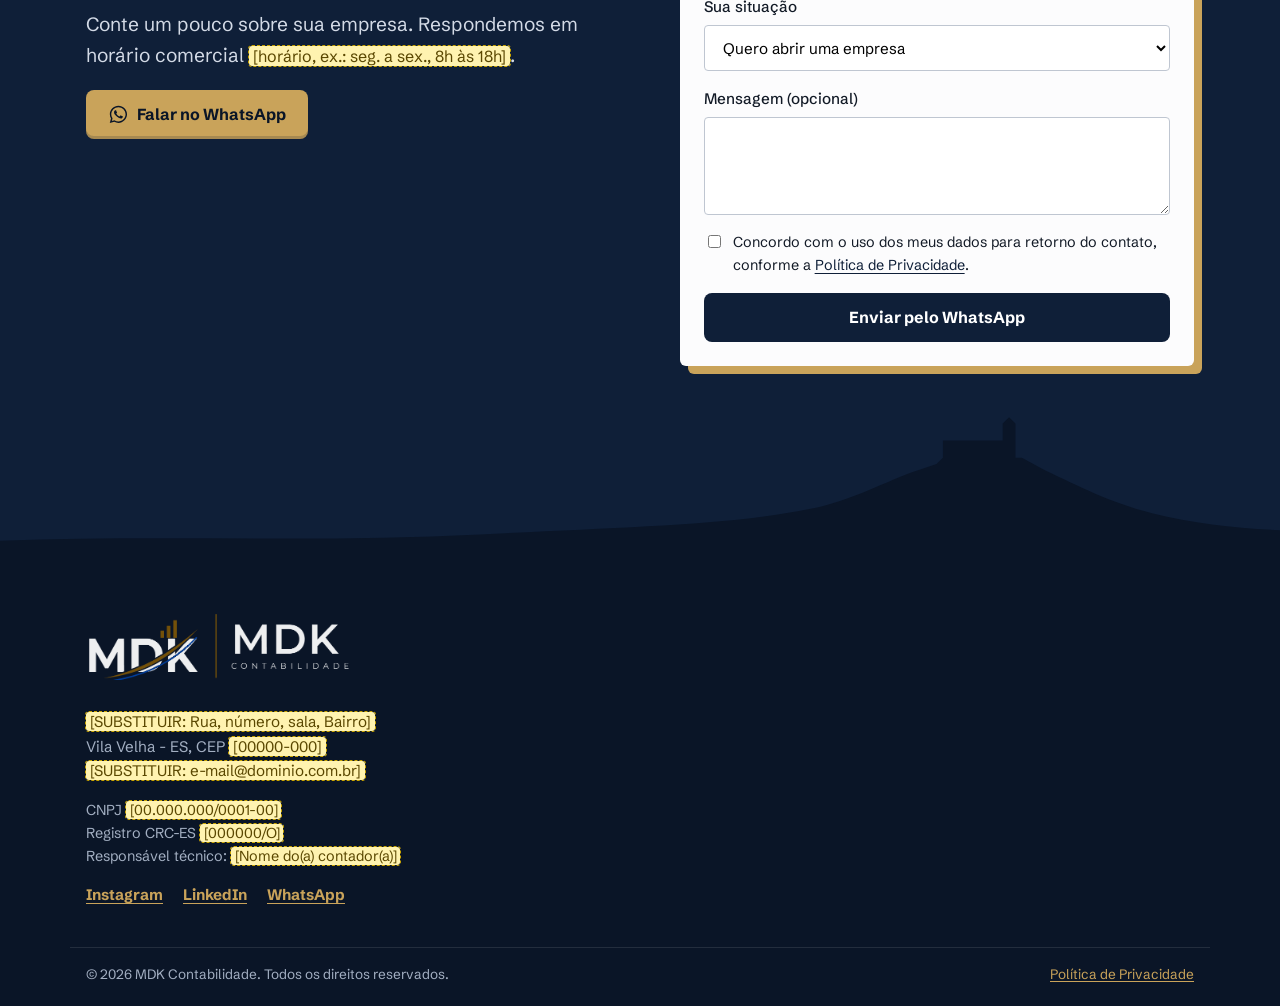
==== commit ef573eee: "Cores do logo, slogan e logo oficial Co-Authored-By: Claude Opus 5.5 <noreply@anthropic.com>" ====
--- a/index.html
+++ b/index.html
@@ -19,7 +19,7 @@
   <meta property="og:image" content="https://SEU-DOMINIO.com.br/img/og-image.jpg"><!-- SUBSTITUIR: imagem 1200x630 -->
   <meta name="twitter:card" content="summary_large_image">
 
-  <link rel="icon" href="data:image/svg+xml,%3Csvg xmlns='http://www.w3.org/2000/svg' viewBox='0 0 32 32'%3E%3Crect width='32' height='32' rx='6' fill='%230b4650'/%3E%3Ctext x='16' y='21.5' font-family='Arial' font-weight='700' font-size='13' fill='%237fd8c8' text-anchor='middle'%3EMDK%3C/text%3E%3C/svg%3E">
+  <link rel="icon" href="data:image/svg+xml,%3Csvg xmlns='http://www.w3.org/2000/svg' viewBox='0 0 32 32'%3E%3Crect width='32' height='32' rx='6' fill='%230f1f38'/%3E%3Ctext x='16' y='21.5' font-family='Arial' font-weight='700' font-size='13' fill='%23c9a35a' text-anchor='middle'%3EMDK%3C/text%3E%3C/svg%3E">
 
   <link rel="preconnect" href="https://fonts.googleapis.com">
   <link rel="preconnect" href="https://fonts.gstatic.com" crossorigin>
@@ -75,7 +75,7 @@
     <div class="wrap hero__in">
       <div class="hero__txt">
         <p class="hero__local">Escritório de contabilidade em Vila Velha, ES</p>
-        <h1><span class="ph">[SLOGAN a definir]</span></h1>
+        <h1><span>Sua empresa em dia.</span> <span>Você em paz.</span></h1>
         <p class="hero__sub"><span class="ph">[EXEMPLO]</span> Cuidamos da parte chata da sua empresa — impostos, notas e funcionários — e explicamos tudo em português claro.</p>
         <div class="hero__ctas">
           <a class="btn btn--wa" href="https://wa.me/SEU_NUMERO?text=Ol%C3%A1!%20Vim%20pelo%20site%20e%20gostaria%20de%20falar%20com%20a%20MDK." target="_blank" rel="noopener">
--- a/css/style.css
+++ b/css/style.css
@@ -1,17 +1,18 @@
 /* MDK Contabilidade
-   Paleta: azul-petróleo + verde-água + off-white frio.
+   Paleta tirada do logo: preto + dourado #b2893a + azul #1a5abb, com marinho no lugar do preto.
    Ideia: o mundo do contador (fita de calculadora, livro-razão, carimbo) + Vila Velha (morro da Penha). */
 :root {
-  --petroleo: #0b4650;
-  --petroleo-2: #072f36;
-  --agua: #7fd8c8;      /* verde-água, para fundo escuro */
-  --agua-tinta: #12786b; /* verde-água escurecido, legível no claro */
-  --nevoa: #eef3f1;     /* off-white frio, fundo geral */
-  --branco: #fbfcfb;
-  --papel: #fffdf6;     /* só na fita de calculadora */
-  --tinta: #13282c;
-  --tinta-2: #4a5f63;
-  --linha: #cfdcd9;
+  --marinho: #0f1f38;    /* cor principal: títulos, botões, seções escuras */
+  --marinho-2: #0a1527;  /* rodapé */
+  --ouro: #c9a35a;       /* dourado do logo, para fundo escuro */
+  --ouro-tinta: #8a6623; /* dourado escurecido, legível no claro */
+  --azul: #1a5abb;       /* azul do logo: links, foco, carimbo */
+  --nevoa: #f3f4f6;      /* off-white neutro, fundo geral */
+  --branco: #fcfcfd;
+  --papel: #fffdf6;      /* só na fita de calculadora */
+  --tinta: #121a26;
+  --tinta-2: #4d5868;
+  --linha: #d8dce3;
   --wa: #25d366;
   --sans: "Schibsted Grotesk", system-ui, -apple-system, "Segoe UI", sans-serif;
   --mono: "Courier Prime", "Courier New", monospace;
@@ -21,9 +22,10 @@
 html { scroll-behavior: smooth; scroll-padding-top: 80px; }
 body { margin: 0; font: 400 1.0625rem/1.6 var(--sans); color: var(--tinta); background: var(--nevoa); }
 img, iframe { max-width: 100%; }
-a { color: var(--petroleo); text-underline-offset: .18em; }
-h1, h2, h3 { margin: 0 0 .5em; color: var(--petroleo); }
-h1 { font-size: clamp(2.4rem, 9vw, 4.6rem); line-height: 1.02; font-weight: 800; letter-spacing: -.035em; }
+a { color: var(--marinho); text-underline-offset: .18em; }
+h1, h2, h3 { margin: 0 0 .5em; color: var(--marinho); }
+h1 { font-size: clamp(2.4rem, 9vw, 4.3rem); line-height: 1.02; font-weight: 800; letter-spacing: -.035em; }
+.hero h1 span { display: block; text-wrap: balance; }
 h2 { font-size: clamp(1.9rem, 5.5vw, 3rem); line-height: 1.08; font-weight: 800; letter-spacing: -.03em; }
 h3 { font-size: 1.15rem; line-height: 1.3; font-weight: 700; letter-spacing: -.01em; }
 p { margin: 0 0 1em; }
@@ -37,32 +39,32 @@
 .wrap { width: 100%; max-width: 1140px; margin: 0 auto; padding: 0 16px; }
 .skip { position: absolute; left: -999px; }
 .skip:focus { left: 16px; top: 16px; z-index: 100; background: #fff; padding: .5em 1em; }
-:focus-visible { outline: 3px solid var(--agua-tinta); outline-offset: 3px; }
+:focus-visible { outline: 3px solid var(--azul); outline-offset: 3px; }
 
 /* Botões e links */
 .btn {
   display: inline-flex; align-items: center; justify-content: center; gap: .55em;
   padding: .9em 1.35em; border-radius: 8px; border: 0;
-  background: var(--petroleo); color: #fff; font: 700 1rem var(--sans);
+  background: var(--marinho); color: #fff; font: 700 1rem var(--sans);
   text-decoration: none; cursor: pointer;
 }
-.btn:hover { background: var(--petroleo-2); }
+.btn:hover { background: var(--marinho-2); }
 .btn svg { width: 1.3em; height: 1.3em; }
-.btn--wa { background: var(--agua); color: var(--petroleo-2); box-shadow: inset 0 -3px 0 rgba(7, 47, 54, .18); }
-.btn--wa:hover { background: #95e2d4; }
+.btn--wa { background: var(--ouro); color: var(--marinho-2); box-shadow: inset 0 -3px 0 rgba(10, 21, 39, .18); }
+.btn--wa:hover { background: #d8b674; }
 .btn--sm { padding: .55em 1em; font-size: .95rem; }
-.link { font-weight: 700; color: var(--petroleo); text-decoration-thickness: 2px; text-decoration-color: var(--agua); }
-.link:hover { text-decoration-color: var(--petroleo); }
+.link { font-weight: 700; color: var(--marinho); text-decoration-thickness: 2px; text-decoration-color: var(--ouro); }
+.link:hover { text-decoration-color: var(--marinho); }
 
 /* Topo */
-.topo { position: sticky; top: 0; z-index: 20; background: rgba(238, 243, 241, .92); backdrop-filter: blur(8px); border-bottom: 1px solid var(--linha); }
+.topo { position: sticky; top: 0; z-index: 20; background: rgba(243, 244, 246, .92); backdrop-filter: blur(8px); border-bottom: 1px solid var(--linha); }
 .topo__in { display: flex; align-items: center; justify-content: space-between; min-height: 76px; }
 .logo { display: inline-flex; align-items: center; text-decoration: none; }
 .logo img { display: block; height: 54px; width: auto; }
 .rodape .logo img { height: 72px; }
 
 .menu-btn { display: grid; gap: 5px; background: none; border: 0; padding: 10px; cursor: pointer; }
-.menu-btn span { width: 24px; height: 2px; background: var(--petroleo); transition: transform .2s, opacity .2s; }
+.menu-btn span { width: 24px; height: 2px; background: var(--marinho); transition: transform .2s, opacity .2s; }
 .menu-btn[aria-expanded="true"] span:nth-child(1) { transform: translateY(7px) rotate(45deg); }
 .menu-btn[aria-expanded="true"] span:nth-child(2) { opacity: 0; }
 .menu-btn[aria-expanded="true"] span:nth-child(3) { transform: translateY(-7px) rotate(-45deg); }
@@ -74,19 +76,19 @@
 /* ====== Hero ====== */
 .hero { padding: 3rem 0 4rem; }
 .hero__in { display: grid; gap: 3rem; }
-.hero__local { font-weight: 500; color: var(--agua-tinta); margin-bottom: 1.25rem; }
-.hero__local::before { content: ""; display: inline-block; width: .55em; height: .55em; border-radius: 50%; background: var(--agua); box-shadow: 0 0 0 4px rgba(127, 216, 200, .3); margin-right: .6em; vertical-align: .08em; }
+.hero__local { font-weight: 500; color: var(--ouro-tinta); margin-bottom: 1.25rem; }
+.hero__local::before { content: ""; display: inline-block; width: .55em; height: .55em; border-radius: 50%; background: var(--ouro); box-shadow: 0 0 0 4px rgba(201, 163, 90, .35); margin-right: .6em; vertical-align: .08em; }
 .hero__sub { font-size: 1.2rem; color: var(--tinta-2); max-width: 32em; }
 .hero__ctas { display: flex; flex-wrap: wrap; align-items: center; gap: 1.25rem 1.75rem; margin-top: 2rem; }
 
 /* Fita de calculadora — o elemento marcante do site */
 .fita { margin: 0; justify-self: center; width: min(100%, 380px); }
-.fita__boca { height: 18px; margin: 0 -14px; border-radius: 9px; background: var(--petroleo-2); box-shadow: inset 0 -6px 0 rgba(255, 255, 255, .08); position: relative; z-index: 2; }
+.fita__boca { height: 18px; margin: 0 -14px; border-radius: 9px; background: var(--marinho-2); box-shadow: inset 0 -6px 0 rgba(255, 255, 255, .08); position: relative; z-index: 2; }
 .fita__janela { overflow: hidden; margin-top: -9px; padding: 0 6px 26px; }
 .fita__papel {
   position: relative; padding: 2rem 1.4rem 4.6rem; background: var(--papel);
-  font: 400 1rem/1.55 var(--mono); color: #2b3a3c;
-  filter: drop-shadow(0 10px 14px rgba(7, 47, 54, .16));
+  font: 400 1rem/1.55 var(--mono); color: #2b2f36;
+  filter: drop-shadow(0 10px 14px rgba(10, 21, 39, .16));
   transform-origin: top; animation: imprimir 1.6s cubic-bezier(.3, .7, .3, 1) .3s both;
 }
 .fita__papel::after { /* serrilhado do papel rasgado */
@@ -94,16 +96,16 @@
   background: linear-gradient(135deg, var(--papel) 50%, transparent 50%), linear-gradient(225deg, var(--papel) 50%, transparent 50%);
   background-size: 16px 16px;
 }
-.fita__topo { text-align: center; border-bottom: 1px dashed #b9c4c2; padding-bottom: .9rem; margin-bottom: 1rem; }
+.fita__topo { text-align: center; border-bottom: 1px dashed #c4c0b4; padding-bottom: .9rem; margin-bottom: 1rem; }
 .fita ul { list-style: none; margin: 0; padding: 0; }
 .fita li, .fita__total { display: flex; align-items: baseline; gap: .4em; margin: .3em 0; }
-.fita li::before, .fita__total::before { content: ""; order: 2; flex: 1; border-bottom: 2px dotted #b9c4c2; }
+.fita li::before, .fita__total::before { content: ""; order: 2; flex: 1; border-bottom: 2px dotted #c4c0b4; }
 .fita li span, .fita__total span { order: 1; }
 .fita li b, .fita__total b { order: 3; font-weight: 700; }
-.fita__total { border-top: 1px dashed #b9c4c2; margin-top: 1rem; padding-top: .9rem; font-weight: 700; }
+.fita__total { border-top: 1px dashed #c4c0b4; margin-top: 1rem; padding-top: .9rem; font-weight: 700; }
 .carimbo {
   position: absolute; right: 1.1rem; bottom: 1.1rem;
-  font: 800 1.35rem/1 var(--sans); letter-spacing: .12em; color: var(--agua-tinta);
+  font: 800 1.35rem/1 var(--sans); letter-spacing: .12em; color: var(--azul);
   border: 3px solid currentColor; border-radius: 6px; padding: .35em .55em;
   transform: rotate(-11deg); opacity: .82; mix-blend-mode: multiply;
   animation: carimbar .35s cubic-bezier(.5, 1.8, .5, 1) 2s both;
@@ -118,9 +120,9 @@
 /* ====== Seções ====== */
 .sec { padding: 4.5rem 0; }
 .sec--branca { background: var(--branco); }
-.sec--escura { background: var(--petroleo); color: #cfe3e0; }
+.sec--escura { background: var(--marinho); color: #d3dae6; }
 .sec--escura h2, .sec--escura h3 { color: #fff; }
-.sec--escura .sec__lead { color: #a9c9c4; }
+.sec--escura .sec__lead { color: #aab6c8; }
 .sec__lead { font-size: 1.2rem; color: var(--tinta-2); margin-bottom: 2.5rem; max-width: 34em; }
 
 /* Como funciona: é uma sequência, então números e uma linha ligando os passos */
@@ -129,43 +131,43 @@
 .passos li::before {
   content: counter(passo); position: absolute; left: 0; top: -.15rem;
   width: 2.5rem; height: 2.5rem; display: grid; place-items: center; border-radius: 50%;
-  background: var(--nevoa); border: 2px solid var(--petroleo); color: var(--petroleo); font: 800 1.05rem var(--sans);
-}
-.passos li:not(:last-child)::after { content: ""; position: absolute; left: 1.2rem; top: 2.6rem; bottom: -2rem; border-left: 2px dashed var(--agua-tinta); opacity: .5; }
-.passos li:last-child::before { background: var(--petroleo); color: var(--agua); }
+  background: var(--nevoa); border: 2px solid var(--marinho); color: var(--marinho); font: 800 1.05rem var(--sans);
+}
+.passos li:not(:last-child)::after { content: ""; position: absolute; left: 1.2rem; top: 2.6rem; bottom: -2rem; border-left: 2px dashed var(--ouro-tinta); opacity: .5; }
+.passos li:last-child::before { background: var(--marinho); color: var(--ouro); }
 .passos p { margin: 0; color: var(--tinta-2); max-width: 26em; }
 
 /* Serviços: linhas de livro-razão */
-.livro { margin: 0; border-top: 2px solid var(--petroleo); }
+.livro { margin: 0; border-top: 2px solid var(--marinho); }
 .livro > div { display: grid; gap: .35rem; padding: 1.25rem 0; border-bottom: 1px solid var(--linha); }
-.livro dt { font-size: 1.3rem; font-weight: 700; letter-spacing: -.015em; color: var(--petroleo); }
+.livro dt { font-size: 1.3rem; font-weight: 700; letter-spacing: -.015em; color: var(--marinho); }
 .livro dd { margin: 0; color: var(--tinta-2); max-width: 36em; }
 
 /* Para quem é */
 .publico { list-style: none; margin: 0; padding: 0; display: grid; }
-.publico li { padding: 1.5rem 0; border-top: 1px solid rgba(127, 216, 200, .3); }
-.publico h3 { font-size: 1.6rem; font-weight: 800; letter-spacing: -.025em; color: var(--agua) !important; margin-bottom: .3em; }
+.publico li { padding: 1.5rem 0; border-top: 1px solid rgba(201, 163, 90, .35); }
+.publico h3 { font-size: 1.6rem; font-weight: 800; letter-spacing: -.025em; color: var(--ouro) !important; margin-bottom: .3em; }
 .publico p { margin: 0; }
 
 /* Diferenciais */
 .difs { display: grid; gap: 1.5rem; }
 .difs__lista { display: grid; gap: 2rem; }
-.difs__lista h3 { padding-top: .9rem; border-top: 3px solid var(--agua); display: inline-block; }
+.difs__lista h3 { padding-top: .9rem; border-top: 3px solid var(--ouro); display: inline-block; }
 .difs__lista p { margin: 0; color: var(--tinta-2); max-width: 28em; }
 
 /* Depoimentos */
 .depos { display: grid; gap: 2.5rem; margin-top: 2.5rem; }
-.depo { margin: 0; padding-left: 1.25rem; border-left: 3px solid var(--agua); }
-.depo blockquote { margin: 0 0 1rem; font-size: 1.2rem; line-height: 1.5; color: var(--petroleo); }
+.depo { margin: 0; padding-left: 1.25rem; border-left: 3px solid var(--ouro); }
+.depo blockquote { margin: 0 0 1rem; font-size: 1.2rem; line-height: 1.5; color: var(--marinho); }
 .depo figcaption { font-size: .95rem; color: var(--tinta-2); line-height: 1.4; }
 
 /* FAQ */
 .faq-grid { display: grid; gap: 1.5rem; }
-.faq { border-top: 2px solid var(--petroleo); }
+.faq { border-top: 2px solid var(--marinho); }
 .faq details { border-bottom: 1px solid var(--linha); }
 .faq summary { cursor: pointer; padding: 1.15rem 2.5rem 1.15rem 0; font-weight: 700; font-size: 1.1rem; list-style: none; position: relative; }
 .faq summary::-webkit-details-marker { display: none; }
-.faq summary::after { content: "+"; position: absolute; right: .3rem; top: .85rem; font-size: 1.6rem; font-weight: 500; color: var(--agua-tinta); transition: transform .2s; }
+.faq summary::after { content: "+"; position: absolute; right: .3rem; top: .85rem; font-size: 1.6rem; font-weight: 500; color: var(--ouro-tinta); transition: transform .2s; }
 .faq details[open] summary::after { transform: rotate(45deg); }
 .faq details p { color: var(--tinta-2); max-width: 38em; }
 
@@ -173,19 +175,19 @@
 .cta { display: grid; gap: 2.5rem; }
 .cta__txt p { font-size: 1.2rem; max-width: 26em; }
 .cta__txt .ph { font-size: 1rem; }
-.form { display: grid; gap: 1rem; padding: 1.5rem; background: var(--branco); border-radius: 6px; color: var(--tinta); box-shadow: 8px 8px 0 var(--agua); }
-.form__titulo { font-weight: 700; color: var(--petroleo); margin: 0 0 .25rem; }
+.form { display: grid; gap: 1rem; padding: 1.5rem; background: var(--branco); border-radius: 6px; color: var(--tinta); box-shadow: 8px 8px 0 var(--ouro); }
+.form__titulo { font-weight: 700; color: var(--marinho); margin: 0 0 .25rem; }
 .form label { display: grid; gap: .35rem; font-weight: 500; font-size: .95rem; }
-.form input, .form select, .form textarea { font: inherit; font-weight: 400; padding: .75em .9em; border: 1px solid #b7c7c4; border-radius: 4px; background: #fff; width: 100%; }
-.form input:focus, .form select:focus, .form textarea:focus { border-color: var(--petroleo); }
+.form input, .form select, .form textarea { font: inherit; font-weight: 400; padding: .75em .9em; border: 1px solid #bfc6d1; border-radius: 4px; background: #fff; width: 100%; }
+.form input:focus, .form select:focus, .form textarea:focus { border-color: var(--marinho); }
 .form .check { display: flex; align-items: flex-start; gap: .6em; font-weight: 400; font-size: .9rem; }
-.form .check input { width: auto; margin-top: .3em; accent-color: var(--petroleo); }
+.form .check input { width: auto; margin-top: .3em; accent-color: var(--marinho); }
 .form__erro { color: #b3261e; margin: 0; font-weight: 700; }
 
 /* Rodapé */
-.rodape { position: relative; background: var(--petroleo-2); color: #a9c4c0; padding: 3rem 0 1.25rem; font-size: .95rem; }
-.rodape__morro { position: absolute; left: 0; bottom: 100%; width: 100%; height: auto; min-height: 64px; max-height: 170px; margin-bottom: -1px; fill: var(--petroleo-2); display: block; }
-.rodape a { color: var(--agua); }
+.rodape { position: relative; background: var(--marinho-2); color: #a3afc2; padding: 3rem 0 1.25rem; font-size: .95rem; }
+.rodape__morro { position: absolute; left: 0; bottom: 100%; width: 100%; height: auto; min-height: 64px; max-height: 170px; margin-bottom: -1px; fill: var(--marinho-2); display: block; }
+.rodape a { color: var(--ouro); }
 .rodape__grid { display: grid; gap: 2rem; }
 .rodape address { font-style: normal; margin: 1.25rem 0 1rem; }
 .legal { font-size: .9rem; }
@@ -196,7 +198,7 @@
 #contato { padding-bottom: calc(max(64px, min(170px, 11.67vw)) + 3rem); } /* altura do morro do rodapé + folga */
 
 /* WhatsApp flutuante */
-.wa-float { position: fixed; right: 16px; bottom: 16px; z-index: 30; width: 58px; height: 58px; border-radius: 50%; display: grid; place-items: center; background: var(--wa); color: #fff; box-shadow: 0 6px 18px rgba(7, 47, 54, .3); }
+.wa-float { position: fixed; right: 16px; bottom: 16px; z-index: 30; width: 58px; height: 58px; border-radius: 50%; display: grid; place-items: center; background: var(--wa); color: #fff; box-shadow: 0 6px 18px rgba(10, 21, 39, .3); }
 .wa-float:hover { transform: scale(1.06); }
 .wa-float svg { width: 32px; height: 32px; }
 
@@ -225,7 +227,7 @@
   .sec { padding: 6rem 0; }
   .passos { grid-template-columns: repeat(4, 1fr); gap: 2.5rem; }
   .passos li { padding: 3.75rem 0 0; }
-  .passos li:not(:last-child)::after { left: 3rem; right: -2.5rem; top: 1.2rem; bottom: auto; border-left: 0; border-top: 2px dashed var(--agua-tinta); }
+  .passos li:not(:last-child)::after { left: 3rem; right: -2.5rem; top: 1.2rem; bottom: auto; border-left: 0; border-top: 2px dashed var(--ouro-tinta); }
 
   .livro > div { grid-template-columns: 20rem 1fr; padding: 1.5rem 0; }
   .publico { grid-template-columns: repeat(4, 1fr); column-gap: 2rem; }
